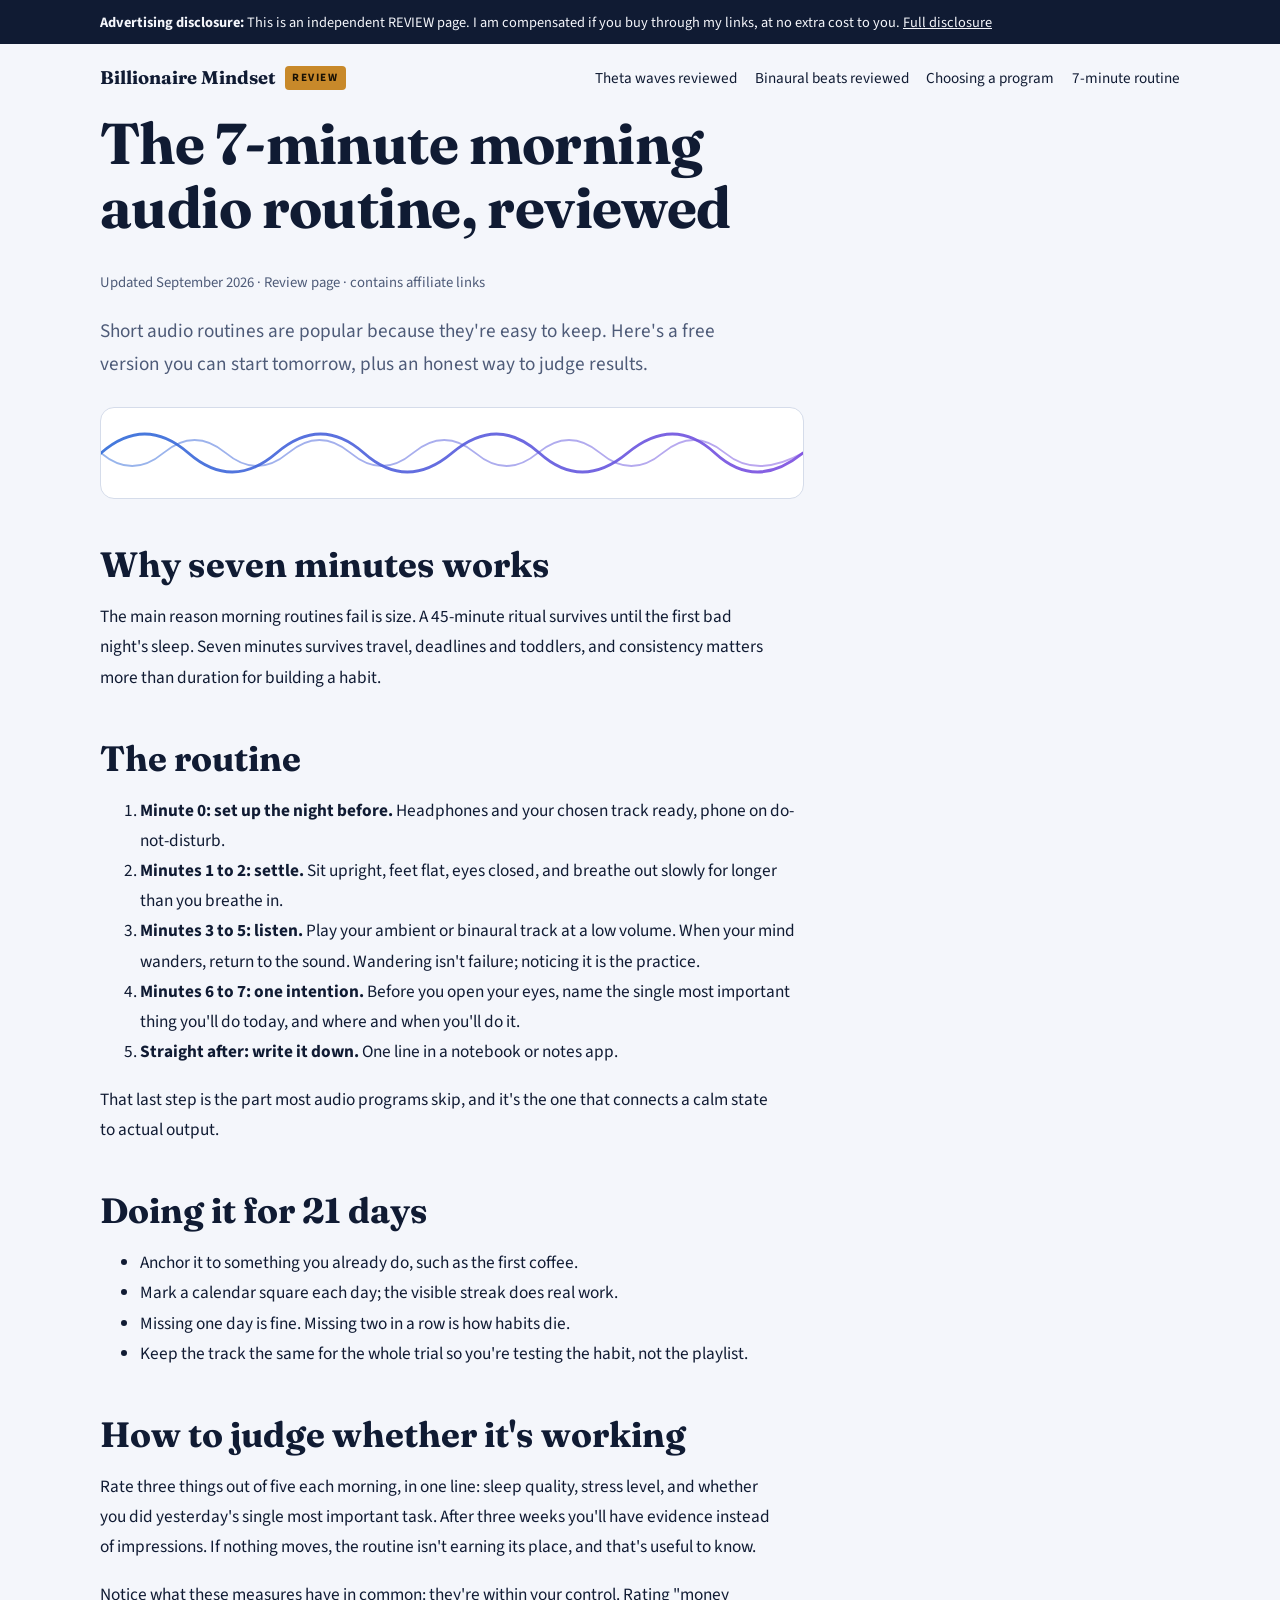
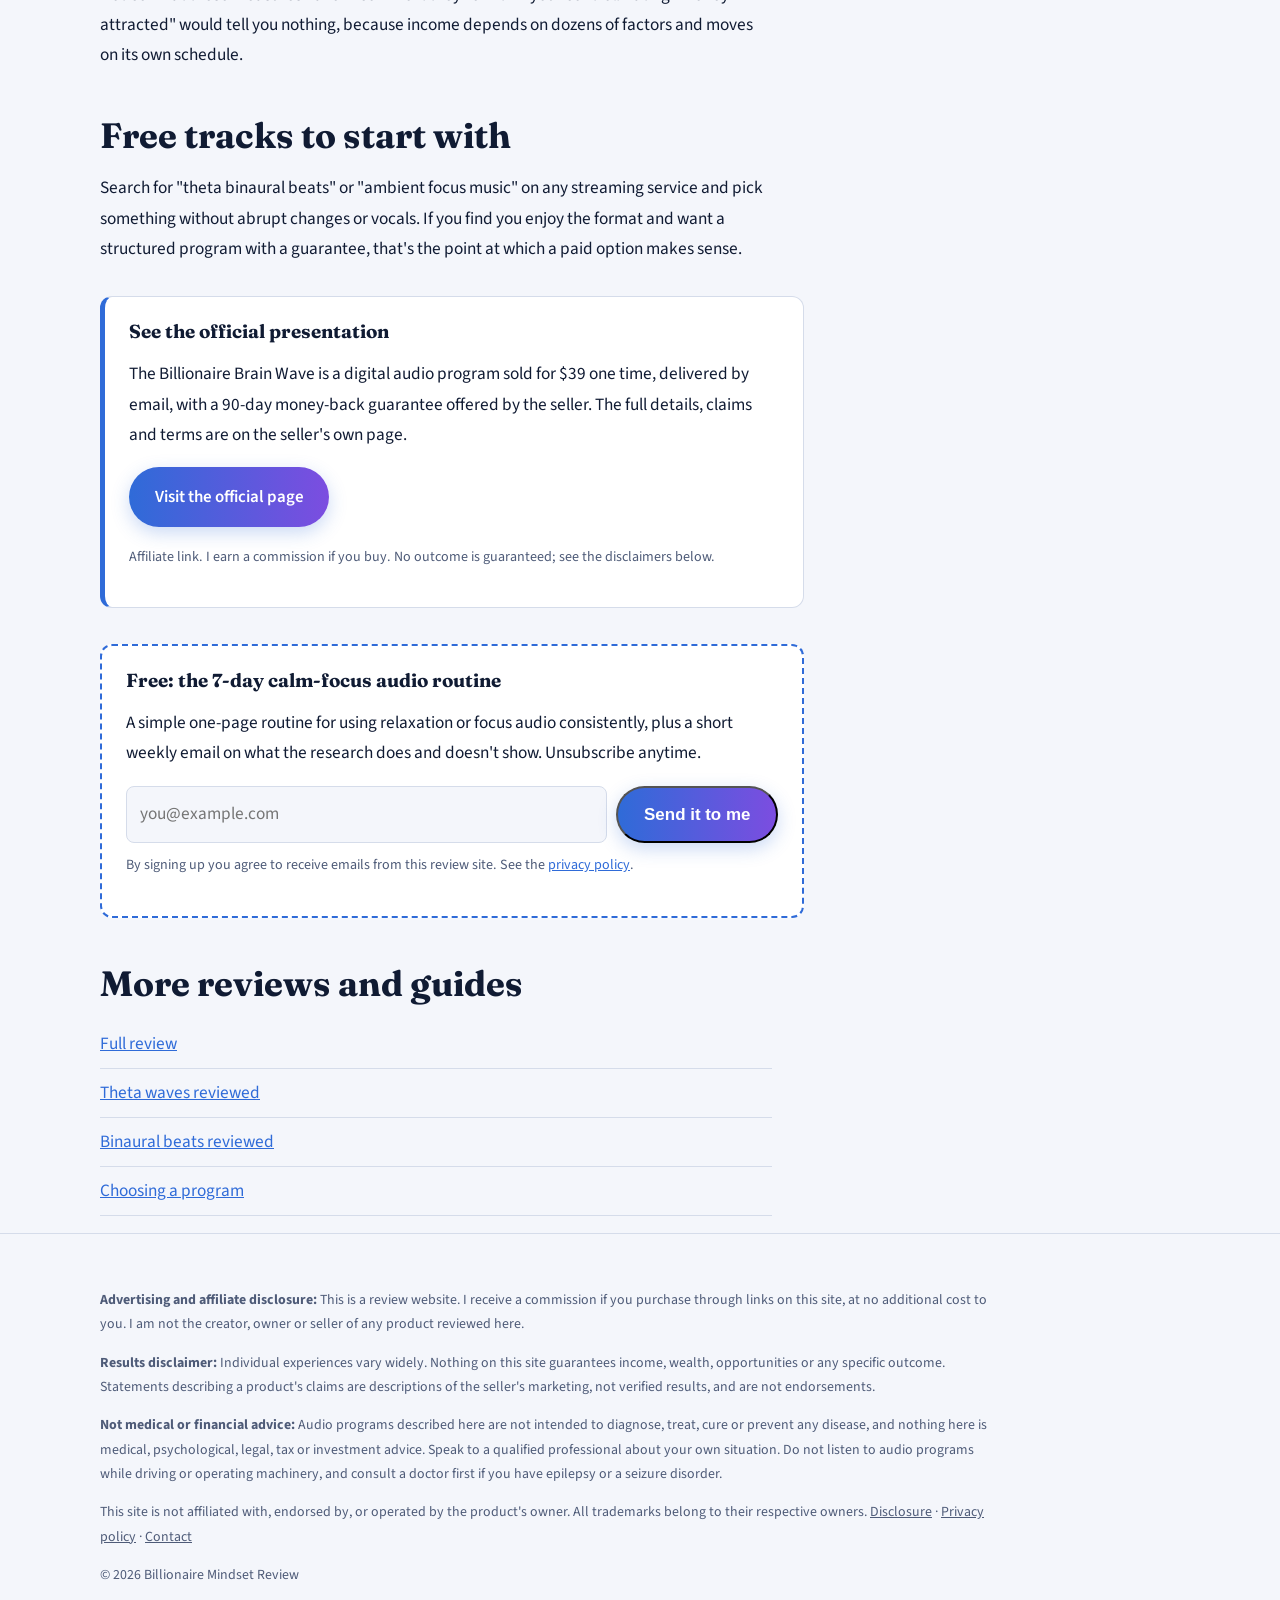
==== 7-minute-morning-audio-routine-review/index.html @ 4a473910 "Add files via upload" ====
<!DOCTYPE html>
<html lang="en-US">
<head>
<meta charset="utf-8">
<meta name="viewport" content="width=device-width, initial-scale=1">
<title>The 7-Minute Morning Audio Routine, Reviewed (Free Version)</title>
<meta name="description" content="A free 7-minute morning routine using relaxation audio: the exact steps, how to stay consistent for 21 days, and how to judge whether it&#x27;s working.">
<meta name="robots" content="index, follow, max-image-preview:large">
<link rel="canonical" href="https://billionairemindsetreview.vercel.app/7-minute-morning-audio-routine-review/">
<meta property="og:type" content="article">
<meta property="og:title" content="The 7-Minute Morning Audio Routine, Reviewed (Free Version)">
<meta property="og:description" content="A free 7-minute morning routine using relaxation audio: the exact steps, how to stay consistent for 21 days, and how to judge whether it&#x27;s working.">
<meta property="og:url" content="https://billionairemindsetreview.vercel.app/7-minute-morning-audio-routine-review/">
<meta property="og:image" content="https://billionairemindsetreview.vercel.app/images/review-cover.png">
<meta property="og:site_name" content="Billionaire Mindset Review">
<meta name="twitter:card" content="summary_large_image">
<link rel="icon" href="/favicon.svg" type="image/svg+xml">
<link rel="preconnect" href="https://fonts.googleapis.com">
<link rel="preconnect" href="https://fonts.gstatic.com" crossorigin>
<link href="https://fonts.googleapis.com/css2?family=Fraunces:opsz,wght@9..144,700&family=Source+Sans+3:wght@400;600&display=swap" rel="stylesheet">
<link rel="stylesheet" href="/styles.css">
<script type="application/ld+json">{"@context": "https://schema.org", "@type": "Article", "headline": "The 7-Minute Morning Audio Routine, Reviewed (Free Version)", "description": "A free 7-minute morning routine using relaxation audio: the exact steps, how to stay consistent for 21 days, and how to judge whether it's working.", "datePublished": "2026-09-23", "dateModified": "2026-09-23", "mainEntityOfPage": "https://billionairemindsetreview.vercel.app/7-minute-morning-audio-routine-review/", "image": "https://billionairemindsetreview.vercel.app/images/review-cover.png", "author": {"@type": "Person", "name": "Billionaire Mindset Review editor"}, "publisher": {"@type": "Organization", "name": "Billionaire Mindset Review"}}</script>
</head>
<body>
<div class="disc"><div class="wrap"><p><strong>Advertising disclosure:</strong> This is an independent REVIEW page. I am compensated if you buy through my links, at no extra cost to you. <a href="/disclosure/" style="color:inherit">Full disclosure</a></p></div></div>
<header class="wrap top"><a class="brand" href="/">Billionaire Mindset <span class="tag">REVIEW</span></a><nav aria-label="Main"><a href="/theta-waves-and-money-mindset-review/">Theta waves reviewed</a><a href="/binaural-beats-benefits-review/">Binaural beats reviewed</a><a href="/manifestation-audio-programs-review/">Choosing a program</a><a href="/7-minute-morning-audio-routine-review/">7-minute routine</a></nav></header>
<main class="wrap"><article class="narrow">
<h1>The 7-minute morning audio routine, reviewed</h1>
<p class="meta">Updated September 2026 &middot; Review page &middot; contains affiliate links</p>
<p class="lede">Short audio routines are popular because they're easy to keep. Here's a free version you can start tomorrow, plus an honest way to judge results.</p>
<div class="wavebox"><svg viewBox="0 0 900 90" preserveAspectRatio="none" role="img" aria-label="Sound wave illustration" style="height:90px">
<defs><linearGradient id="g1" x1="0" x2="1"><stop offset="0" stop-color="var(--wave)"/><stop offset="1" stop-color="var(--wave2)"/></linearGradient></defs>
<g fill="none" stroke="url(#g1)" stroke-linecap="round">
<path d="M0 45 Q 56 7 112 45 T 225 45 T 337 45 T 450 45 T 562 45 T 675 45 T 787 45 T 900 45" stroke-width="3" opacity=".9"/>
<path d="M0 45 Q 40 71 80 45 T 160 45 T 240 45 T 320 45 T 400 45 T 480 45 T 560 45 T 640 45 T 720 45 T 800 45 T 900 45" stroke-width="2" opacity=".5"/>
</g></svg></div>

<h2>Why seven minutes works</h2>
<p>The main reason morning routines fail is size. A 45-minute ritual survives until the first bad night's sleep. Seven minutes survives travel, deadlines and toddlers, and consistency matters more than duration for building a habit.</p>

<h2>The routine</h2>
<ol>
<li><strong>Minute 0: set up the night before.</strong> Headphones and your chosen track ready, phone on do-not-disturb.</li>
<li><strong>Minutes 1 to 2: settle.</strong> Sit upright, feet flat, eyes closed, and breathe out slowly for longer than you breathe in.</li>
<li><strong>Minutes 3 to 5: listen.</strong> Play your ambient or binaural track at a low volume. When your mind wanders, return to the sound. Wandering isn't failure; noticing it is the practice.</li>
<li><strong>Minutes 6 to 7: one intention.</strong> Before you open your eyes, name the single most important thing you'll do today, and where and when you'll do it.</li>
<li><strong>Straight after: write it down.</strong> One line in a notebook or notes app.</li>
</ol>
<p>That last step is the part most audio programs skip, and it's the one that connects a calm state to actual output.</p>

<h2>Doing it for 21 days</h2>
<ul>
<li>Anchor it to something you already do, such as the first coffee.</li>
<li>Mark a calendar square each day; the visible streak does real work.</li>
<li>Missing one day is fine. Missing two in a row is how habits die.</li>
<li>Keep the track the same for the whole trial so you're testing the habit, not the playlist.</li>
</ul>

<h2>How to judge whether it's working</h2>
<p>Rate three things out of five each morning, in one line: sleep quality, stress level, and whether you did yesterday's single most important task. After three weeks you'll have evidence instead of impressions. If nothing moves, the routine isn't earning its place, and that's useful to know.</p>
<p>Notice what these measures have in common: they're within your control. Rating "money attracted" would tell you nothing, because income depends on dozens of factors and moves on its own schedule.</p>

<h2>Free tracks to start with</h2>
<p>Search for "theta binaural beats" or "ambient focus music" on any streaming service and pick something without abrupt changes or vocals. If you find you enjoy the format and want a structured program with a guarantee, that's the point at which a paid option makes sense.</p>

<div class="cta"><h3>See the official presentation</h3>
<p>The Billionaire Brain Wave is a digital audio program sold for $39 one time, delivered by email, with a 90-day money-back guarantee offered by the seller. The full details, claims and terms are on the seller's own page.</p>
<p><a class="btn" href="https://c82d9rkpfu7yfv2-2f63pnkc72.hop.clickbank.net/?&amp;traffic_source=Google&amp;traffic_type=organic&amp;campaign=BM-routine" rel="sponsored nofollow noopener" target="_blank">Visit the official page</a></p>
<p class="fine">Affiliate link. I earn a commission if you buy. No outcome is guaranteed; see the disclaimers below.</p></div>

<div class="signup">
  <h3>Free: the 7-day calm-focus audio routine</h3>
  <p>A simple one-page routine for using relaxation or focus audio consistently, plus a short weekly email on what the research does and doesn't show. Unsubscribe anytime.</p>
  <form class="js-signup" action="REPLACE_WITH_MAILERLITE" method="post">
    <label for="em" style="position:absolute;left:-9999px">Email address</label>
    <input id="em" type="email" name="fields[email]" placeholder="you@example.com" required autocomplete="email">
    <button class="btn" type="submit">Send it to me</button>
  </form>
  <p class="fine">By signing up you agree to receive emails from this review site. See the <a href="/privacy/">privacy policy</a>.</p>
</div>
<h2>More reviews and guides</h2><ul class="related"><li><a href="/">Full review</a></li><li><a href="/theta-waves-and-money-mindset-review/">Theta waves reviewed</a></li><li><a href="/binaural-beats-benefits-review/">Binaural beats reviewed</a></li><li><a href="/manifestation-audio-programs-review/">Choosing a program</a></li></ul>
</article></main>
<footer><div class="wrap">
<p><strong>Advertising and affiliate disclosure:</strong> This is a review website. I receive a commission if you purchase through links on this site, at no additional cost to you. I am not the creator, owner or seller of any product reviewed here.</p>
<p><strong>Results disclaimer:</strong> Individual experiences vary widely. Nothing on this site guarantees income, wealth, opportunities or any specific outcome. Statements describing a product's claims are descriptions of the seller's marketing, not verified results, and are not endorsements.</p>
<p><strong>Not medical or financial advice:</strong> Audio programs described here are not intended to diagnose, treat, cure or prevent any disease, and nothing here is medical, psychological, legal, tax or investment advice. Speak to a qualified professional about your own situation. Do not listen to audio programs while driving or operating machinery, and consult a doctor first if you have epilepsy or a seizure disorder.</p>
<p>This site is not affiliated with, endorsed by, or operated by the product's owner. All trademarks belong to their respective owners. <a href="/disclosure/">Disclosure</a> &middot; <a href="/privacy/">Privacy policy</a> &middot; <a href="/contact/">Contact</a></p>
<p>&copy; 2026 Billionaire Mindset Review</p>
</div></footer>
<script>
document.querySelectorAll('.js-signup').forEach(function(f){if(f.getAttribute('action').indexOf('REPLACE')===0){f.addEventListener('submit',function(e){e.preventDefault();window.location.href='/free-routine/';});}});
</script>
</body></html>
---- styles.css ----
:root{--bg:#F4F6FB;--panel:#FFFFFF;--ink:#101B33;--muted:#4E5B78;--wave:#2F6BD8;--wave2:#7C4DE0;--gold:#C8892A;--gold-soft:#FBF0DC;--line:#D5DCEA}
@media (prefers-color-scheme: dark){:root:not([data-theme="light"]){--bg:#0C1224;--panel:#141C34;--ink:#E9EDF7;--muted:#A6B1C9;--wave:#7FA9FF;--wave2:#B49BFF;--gold:#E8B45F;--gold-soft:#332711;--line:#27324F}}
:root[data-theme="dark"]{--bg:#0C1224;--panel:#141C34;--ink:#E9EDF7;--muted:#A6B1C9;--wave:#7FA9FF;--wave2:#B49BFF;--gold:#E8B45F;--gold-soft:#332711;--line:#27324F}
*{box-sizing:border-box}
body{margin:0;background:var(--bg);color:var(--ink);font:400 1.08rem/1.75 "Source Sans 3",system-ui,-apple-system,"Segoe UI",sans-serif}
img,svg{max-width:100%;height:auto;display:block}
a{color:var(--wave)}
:focus-visible{outline:3px solid var(--wave);outline-offset:3px}
.wrap{max-width:70rem;margin:0 auto;padding:0 1.25rem}
.narrow{max-width:44rem}
.disc{background:var(--ink);color:var(--bg);font-size:.9rem;padding:.6rem 0}
.disc p{margin:0;max-width:none}
.top{display:flex;justify-content:space-between;align-items:center;gap:1rem;padding:1.1rem 1.25rem;flex-wrap:wrap}
.top a{color:var(--ink);text-decoration:none}
.brand{font-family:"Fraunces",Georgia,serif;font-weight:700;font-size:1.15rem;display:flex;align-items:center;gap:.55rem}
.brand .tag{font-family:"Source Sans 3",sans-serif;font-size:.7rem;letter-spacing:.14em;background:var(--gold);color:#1a1205;border-radius:4px;padding:.12rem .45rem;font-weight:700}
.top nav{display:flex;gap:1.1rem;flex-wrap:wrap;font-size:.95rem}
h1,h2,h3{font-family:"Fraunces",Georgia,serif;margin:0 0 .5em;line-height:1.12;font-weight:700}
h1{font-size:clamp(2.1rem,5vw,3.6rem);letter-spacing:-.01em}
h2{font-size:clamp(1.5rem,3.1vw,2.2rem);margin-top:1.3em}
h3{font-size:1.18rem;margin-top:1.2em}
p,li{max-width:42rem}
.lede{font-size:1.2rem;color:var(--muted)}
.meta{font-size:.92rem;color:var(--muted)}
.btn{display:inline-block;background:linear-gradient(90deg,var(--wave),var(--wave2));color:#fff;text-decoration:none;font-weight:600;padding:.95rem 1.6rem;border-radius:999px;font-size:1.06rem;box-shadow:0 6px 18px rgba(47,107,216,.25)}
.btn:hover{filter:brightness(1.07)}
.fine{font-size:.88rem;color:var(--muted);margin-top:.6rem}
.hero{padding:2.5rem 0 1rem}
.wavebox{margin:1.6rem 0 0;border-radius:14px;overflow:hidden;border:1px solid var(--line);background:var(--panel)}
.wavebox svg{width:100%;display:block}
.pillrow{display:flex;flex-wrap:wrap;gap:.6rem;list-style:none;padding:0;margin:1.4rem 0 0}
.pillrow li{background:var(--panel);border:1px solid var(--line);border-radius:999px;padding:.4rem 1rem;font-size:.95rem;max-width:none}
section{padding:2.8rem 0;border-top:1px solid var(--line)}
.grid3{display:grid;grid-template-columns:repeat(3,1fr);gap:1.2rem;margin-top:1.4rem}
.grid3 div{background:var(--panel);border:1px solid var(--line);border-radius:12px;padding:1.2rem}
.grid3 h3{margin:0 0 .3rem}
.grid3 p{margin:0;color:var(--muted);font-size:.97rem}
.two{display:grid;grid-template-columns:1fr 1fr;gap:2.4rem}
.panel{background:var(--panel);border:1px solid var(--line);border-radius:12px;padding:1.6rem}
.panel h2{margin-top:0}
.panel ul{padding-left:1.15rem}
.price{font-family:"Fraunces",serif;font-size:3.2rem;font-weight:700;line-height:1}
.tablewrap{overflow-x:auto;margin:1.2rem 0}
table{border-collapse:collapse;min-width:33rem;background:var(--panel)}
th,td{border:1px solid var(--line);padding:.6rem .85rem;text-align:left;vertical-align:top}
th{background:var(--bg)}
.balance{background:var(--gold-soft);border:1px solid var(--gold);border-radius:12px;padding:1.5rem;margin:1.6rem 0}
.balance h2,.balance h3{margin-top:0}
.quiz label{display:flex;gap:.7rem;align-items:flex-start;padding:.55rem 0;border-bottom:1px solid var(--line);cursor:pointer;max-width:none}
.quiz input{width:1.15rem;height:1.15rem;margin-top:.35rem;accent-color:var(--wave)}
.result{margin-top:1rem;padding:1rem;border-radius:8px;background:var(--bg);font-weight:600}
.cta{background:var(--panel);border:1px solid var(--line);border-left:5px solid var(--wave);border-radius:12px;padding:1.5rem;margin:2rem 0;max-width:44rem}
.cta h3{margin-top:0}
.signup{background:var(--panel);border:2px dashed var(--wave);border-radius:12px;padding:1.5rem;margin:2.2rem 0;max-width:44rem}
.signup h3{margin-top:0}
.signup form{display:flex;gap:.6rem;flex-wrap:wrap;margin-top:.8rem}
.signup input[type=email]{flex:1 1 15rem;font:inherit;padding:.8rem;border:1px solid var(--line);border-radius:8px;background:var(--bg);color:var(--ink)}
details{border-bottom:1px solid var(--line);padding:.95rem 0}
summary{cursor:pointer;font-weight:600}
details p{margin:.5rem 0 0;color:var(--muted)}
.related{list-style:none;padding:0}
.related li{padding:.55rem 0;border-bottom:1px solid var(--line)}
footer{padding:2.5rem 0 3rem;font-size:.87rem;color:var(--muted);border-top:1px solid var(--line)}
footer p{max-width:56rem}
footer a{color:var(--muted)}
@media (max-width:54rem){.two,.grid3{grid-template-columns:1fr}}
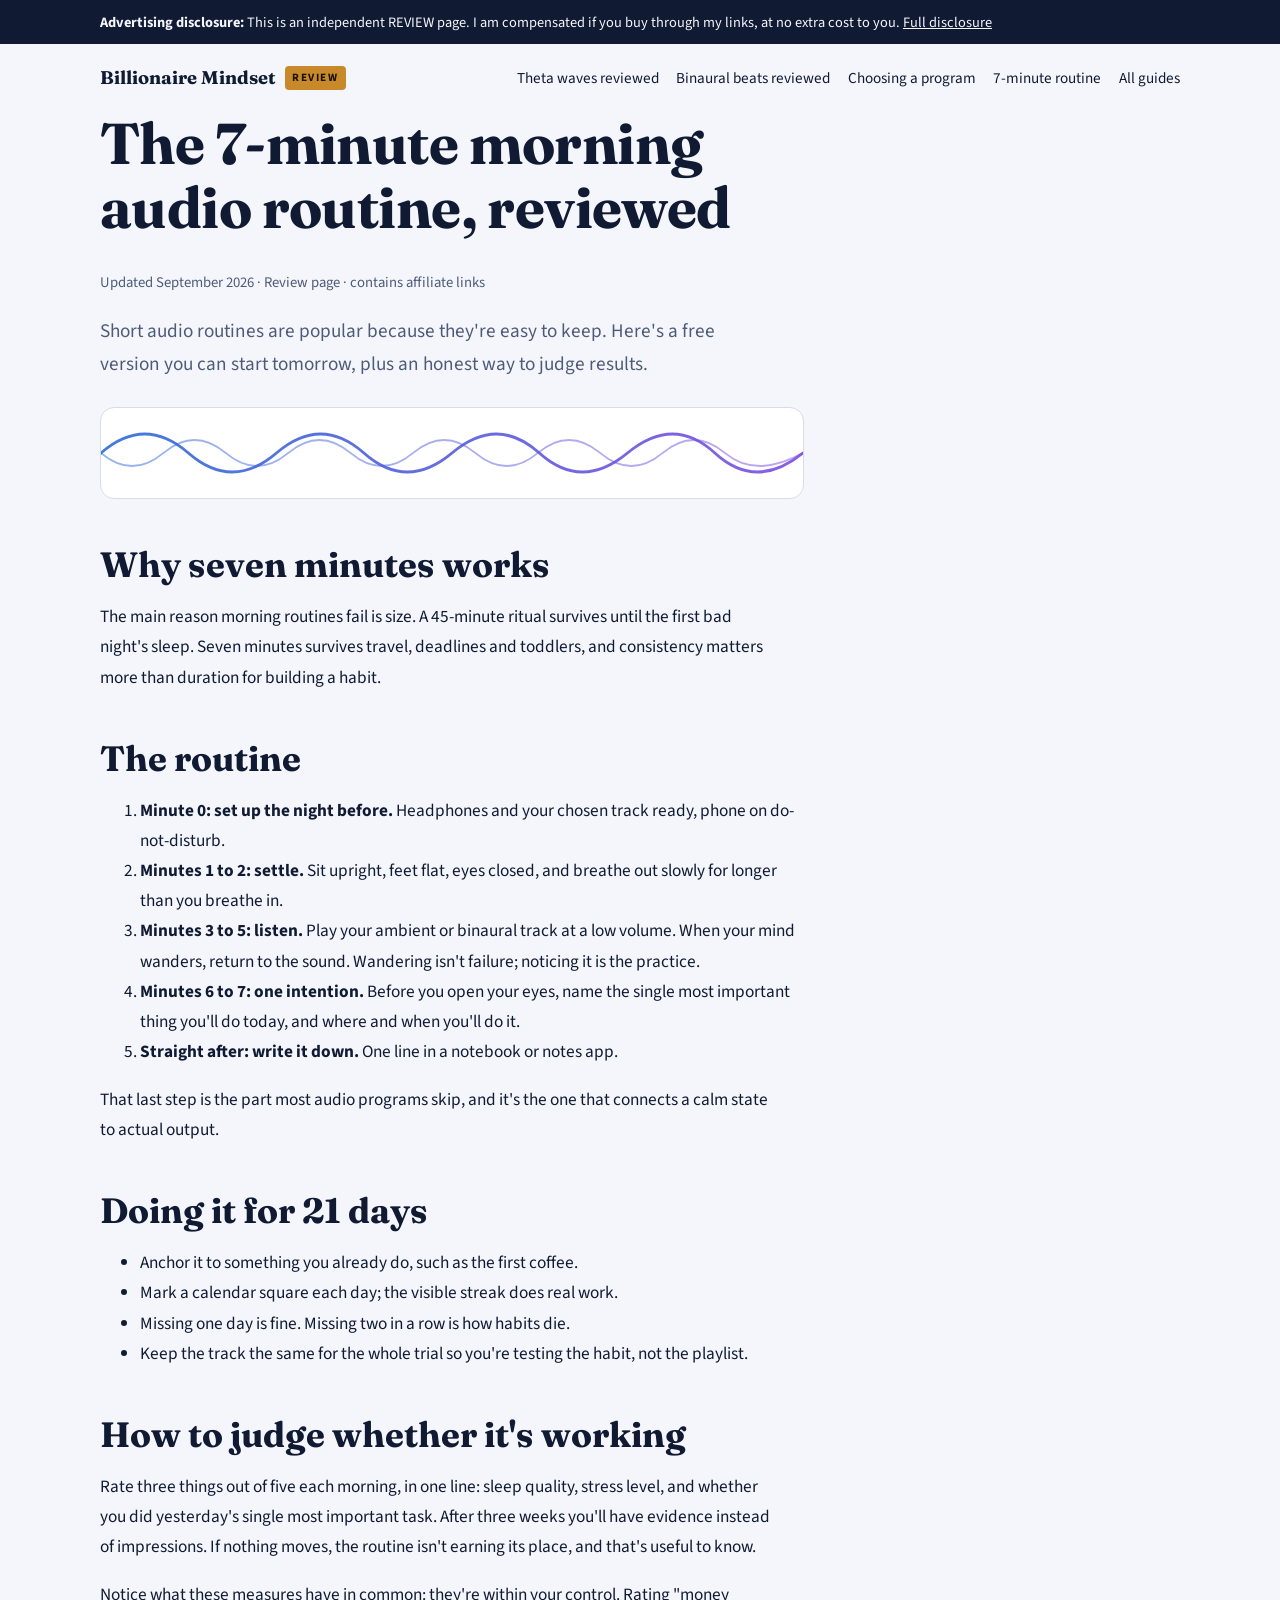
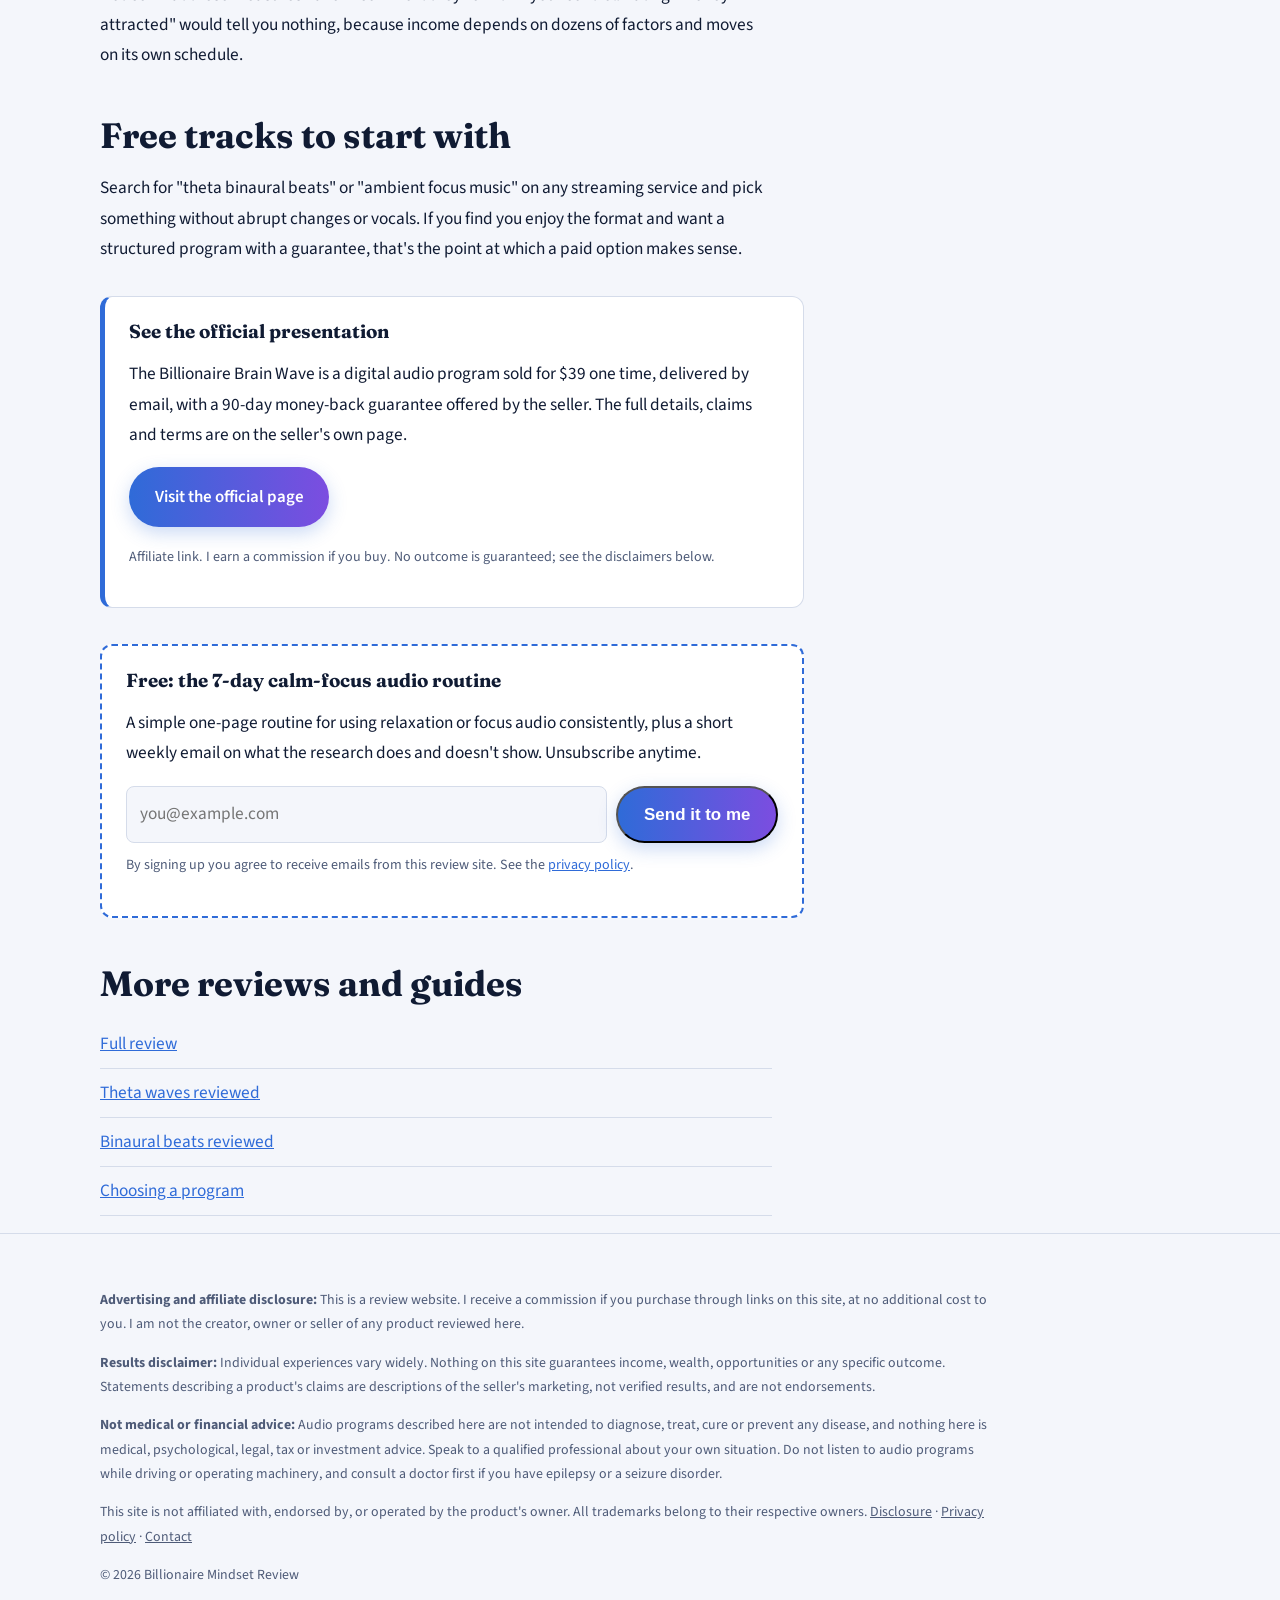
==== commit d45828ba: "update" ====
--- a/7-minute-morning-audio-routine-review/index.html
+++ b/7-minute-morning-audio-routine-review/index.html
@@ -23,7 +23,7 @@
 </head>
 <body>
 <div class="disc"><div class="wrap"><p><strong>Advertising disclosure:</strong> This is an independent REVIEW page. I am compensated if you buy through my links, at no extra cost to you. <a href="/disclosure/" style="color:inherit">Full disclosure</a></p></div></div>
-<header class="wrap top"><a class="brand" href="/">Billionaire Mindset <span class="tag">REVIEW</span></a><nav aria-label="Main"><a href="/theta-waves-and-money-mindset-review/">Theta waves reviewed</a><a href="/binaural-beats-benefits-review/">Binaural beats reviewed</a><a href="/manifestation-audio-programs-review/">Choosing a program</a><a href="/7-minute-morning-audio-routine-review/">7-minute routine</a></nav></header>
+<header class="wrap top"><a class="brand" href="/">Billionaire Mindset <span class="tag">REVIEW</span></a><nav aria-label="Main"><a href="/theta-waves-and-money-mindset-review/">Theta waves reviewed</a><a href="/binaural-beats-benefits-review/">Binaural beats reviewed</a><a href="/manifestation-audio-programs-review/">Choosing a program</a><a href="/7-minute-morning-audio-routine-review/">7-minute routine</a><a href="/review-guides/">All guides</a></nav></header>
 <main class="wrap"><article class="narrow">
 <h1>The 7-minute morning audio routine, reviewed</h1>
 <p class="meta">Updated September 2026 &middot; Review page &middot; contains affiliate links</p>
